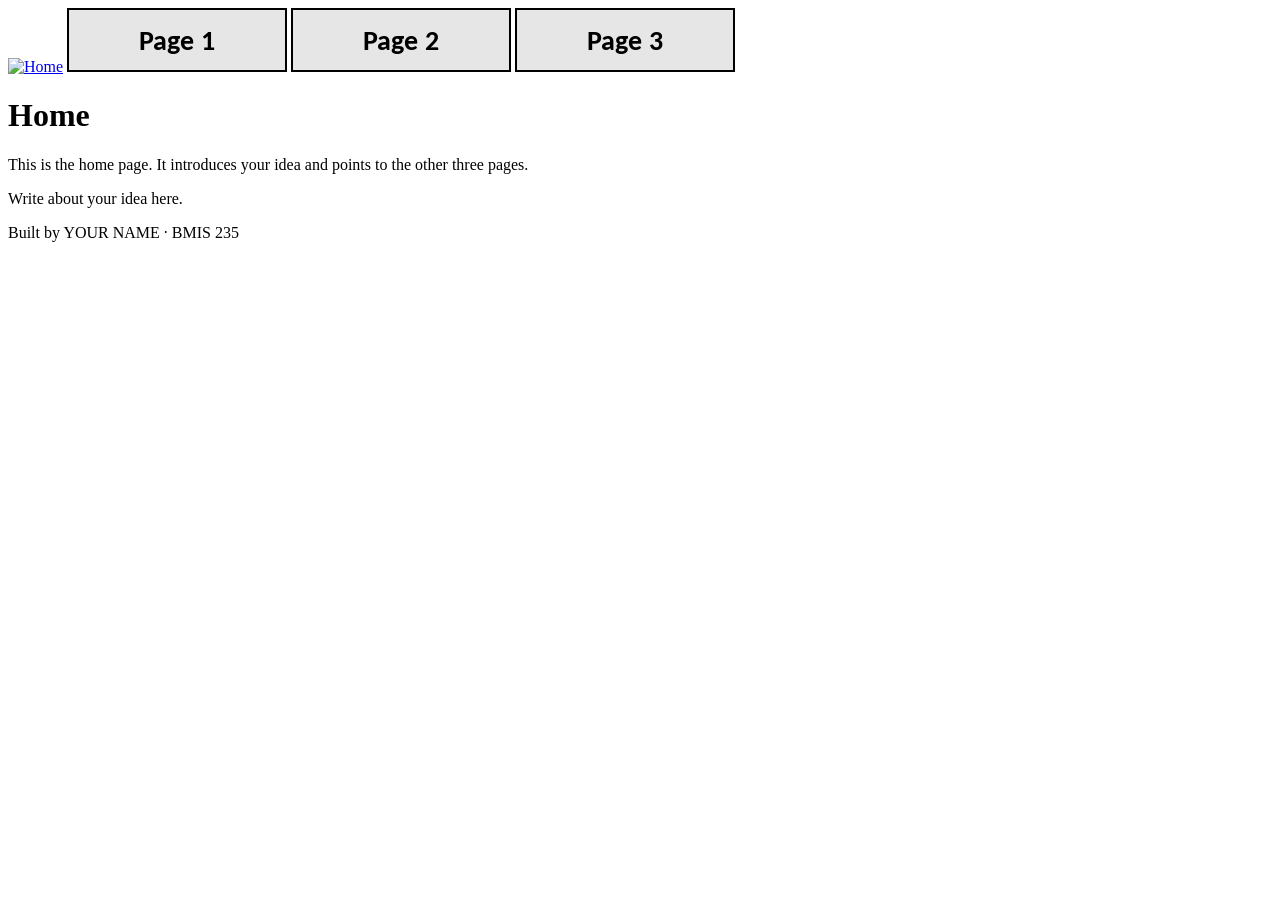
==== index.html @ d1fb2617 "Initial commit" ====
<!DOCTYPE html>
<!--
  Author: YOUR NAME
  GU username: YOUR-GU-USERNAME
  Course: BMIS 235 - HTML-3
-->
<html lang="en">
<head>
<meta charset="utf-8">
<meta name="author" content="YOUR NAME">
<title>Home</title>

<!-- this one line connects the page to the stylesheet -->
<link rel="stylesheet" href="styles.css">
</head>
<body>

<!-- ===== MENU ============================================================
     The menu is four links. Each link wraps an image instead of words.
     Build it once on this page, check that every link works,
     then copy the whole <nav> block and paste it over the menu on the
     other three pages, so every page has the exact same menu.
     ===================================================================== -->
<nav>
    <a href="index.html"><img src="img/home.png" alt="Home"></a>
    <a href="page1.html"><img src="img/page1.png" alt="Page 1"></a>
    <a href="page2.html"><img src="img/page2.png" alt="Page 2"></a>
    <a href="page3.html"><img src="img/page3.png" alt="Page 3"></a>
</nav>

<h1>Home</h1>
<p>This is the home page. It introduces your idea and points to the other three pages.</p>
<p>Write about your idea here.</p>

<!-- ===== SHOWCASE ======================================================
     This box is empty on purpose. In Part 7 you paste an interactive
     graphic BETWEEN the opening <div> and the closing </div> below.
     ===================================================================== -->
<div class="showcase"></div>

<!-- Footer: fill in your name -->
<footer>Built by YOUR NAME &middot; BMIS 235</footer>

</body>
</html>
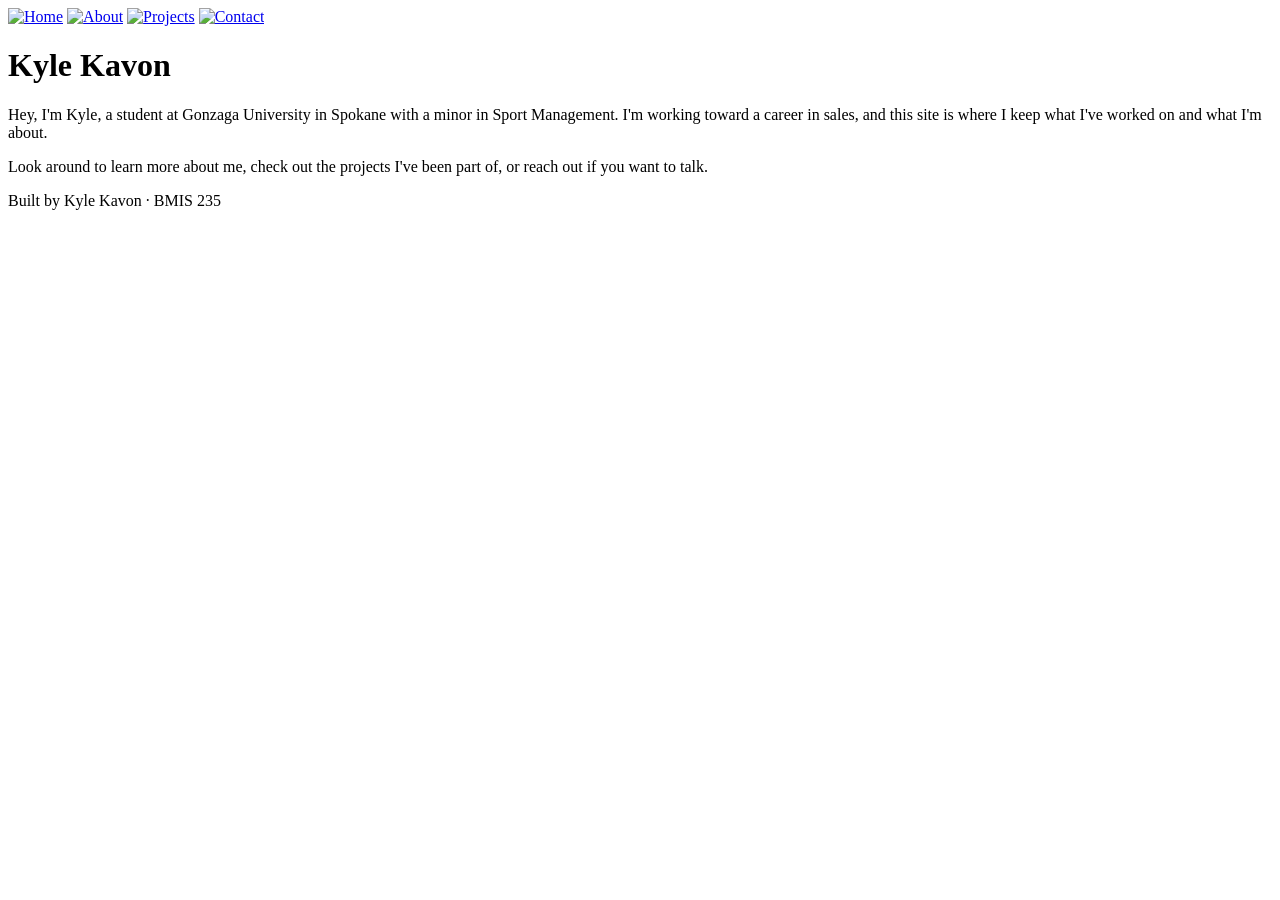
==== commit 9ed5cf45: "Build portfolio menu and home page" ====
--- a/index.html
+++ b/index.html
@@ -1,45 +1,35 @@
 <!DOCTYPE html>
 <!--
-  Author: YOUR NAME
-  GU username: YOUR-GU-USERNAME
-  Course: BMIS 235 - HTML-3
+Author: Kyle Kavon
+GU username: kkavon
+Course: BMIS 235 - HTML-3
 -->
 <html lang="en">
 <head>
 <meta charset="utf-8">
-<meta name="author" content="YOUR NAME">
-<title>Home</title>
+<meta name="author" content="Kyle Kavon">
+<title>Kyle Kavon</title>
 
 <!-- this one line connects the page to the stylesheet -->
 <link rel="stylesheet" href="styles.css">
 </head>
 <body>
 
-<!-- ===== MENU ============================================================
-     The menu is four links. Each link wraps an image instead of words.
-     Build it once on this page, check that every link works,
-     then copy the whole <nav> block and paste it over the menu on the
-     other three pages, so every page has the exact same menu.
-     ===================================================================== -->
 <nav>
-    <a href="index.html"><img src="img/home.png" alt="Home"></a>
-    <a href="page1.html"><img src="img/page1.png" alt="Page 1"></a>
-    <a href="page2.html"><img src="img/page2.png" alt="Page 2"></a>
-    <a href="page3.html"><img src="img/page3.png" alt="Page 3"></a>
+<a href="index.html"><img src="img/home.png" alt="Home"></a>
+<a href="about.html"><img src="img/about.png" alt="About"></a>
+<a href="projects.html"><img src="img/projects.png" alt="Projects"></a>
+<a href="contact.html"><img src="img/contact.png" alt="Contact"></a>
 </nav>
 
-<h1>Home</h1>
-<p>This is the home page. It introduces your idea and points to the other three pages.</p>
-<p>Write about your idea here.</p>
+<h1>Kyle Kavon</h1>
+<p>Hey, I'm Kyle, a student at Gonzaga University in Spokane with a minor in Sport Management. I'm working toward a career in sales, and this site is where I keep what I've worked on and what I'm about.</p>
+<p>Look around to learn more about me, check out the projects I've been part of, or reach out if you want to talk.</p>
 
-<!-- ===== SHOWCASE ======================================================
-     This box is empty on purpose. In Part 7 you paste an interactive
-     graphic BETWEEN the opening <div> and the closing </div> below.
-     ===================================================================== -->
+<!-- Part 7: interactive graphic goes inside this box -->
 <div class="showcase"></div>
 
-<!-- Footer: fill in your name -->
-<footer>Built by YOUR NAME &middot; BMIS 235</footer>
+<footer>Built by Kyle Kavon &middot; BMIS 235</footer>
 
 </body>
 </html>
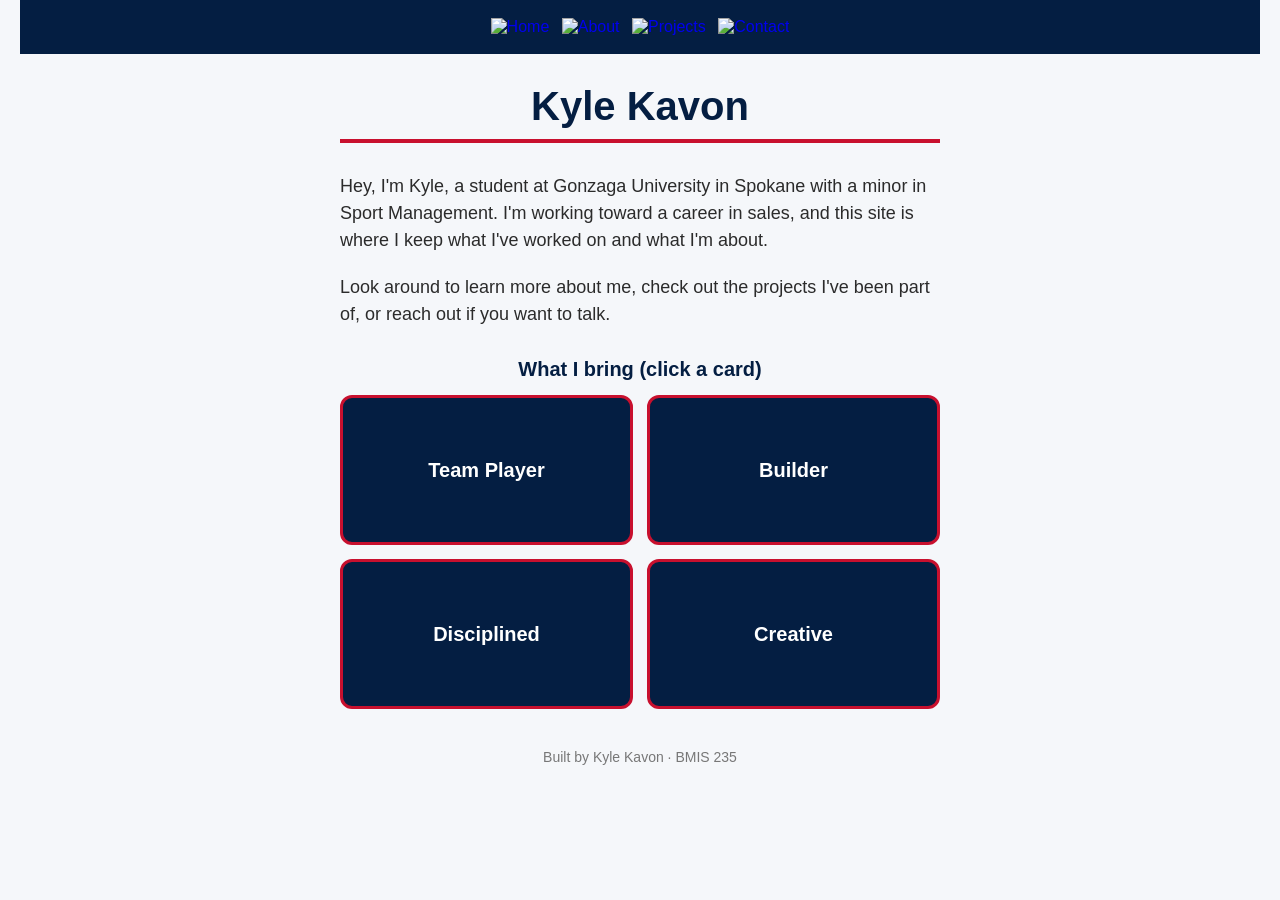
==== commit fefea5a4: "Add What I Bring flip cards" ====
--- a/index.html
+++ b/index.html
@@ -27,7 +27,103 @@
 <p>Look around to learn more about me, check out the projects I've been part of, or reach out if you want to talk.</p>
 
 <!-- Part 7: interactive graphic goes inside this box -->
-<div class="showcase"></div>
+<div class="showcase">
+<!-- HTML: four cards, the front shows a strength and the back shows the proof -->
+<div class="kk">
+  <div class="kk-title">What I bring (click a card)</div>
+  <div class="kk-grid">
+    <button class="kk-card" type="button"><span class="kk-inner"><span class="kk-front">Team Player</span><span class="kk-back">Worked on a Gonzaga Sport Consulting Group team project for the Chicago Sky.</span></span></button>
+    <button class="kk-card" type="button"><span class="kk-inner"><span class="kk-front">Builder</span><span class="kk-back">Designing Gear Cage, an app for running athletic equipment rooms.</span></span></button>
+    <button class="kk-card" type="button"><span class="kk-inner"><span class="kk-front">Disciplined</span><span class="kk-back">I stick to a weekly lifting and cardio plan and invest every month.</span></span></button>
+    <button class="kk-card" type="button"><span class="kk-inner"><span class="kk-front">Creative</span><span class="kk-back">I edit sports photos in Lightroom for fun.</span></span></button>
+  </div>
+</div>
+
+<!-- CSS: navy and red cards that flip in 3D, every rule starts with .showcase -->
+<style>
+.showcase {
+  max-width: 600px;
+  margin: 30px auto;
+}
+.showcase .kk {
+  font-family: Verdana, Geneva, sans-serif;
+  text-align: center;
+}
+.showcase .kk-title {
+  color: #041e42;
+  font-size: 20px;
+  font-weight: bold;
+  margin-bottom: 14px;
+}
+.showcase .kk-grid {
+  display: grid;
+  grid-template-columns: 1fr 1fr;
+  gap: 14px;
+}
+.showcase .kk-card {
+  height: 150px;
+  padding: 0;
+  border: none;
+  background: none;
+  cursor: pointer;
+  perspective: 800px;
+  font-family: Verdana, Geneva, sans-serif;
+}
+.showcase .kk-inner {
+  position: relative;
+  display: block;
+  width: 100%;
+  height: 100%;
+  transition: transform 0.5s;
+  transform-style: preserve-3d;
+}
+.showcase .kk-card.kk-flipped .kk-inner {
+  transform: rotateY(180deg);
+}
+.showcase .kk-front,
+.showcase .kk-back {
+  position: absolute;
+  top: 0;
+  left: 0;
+  width: 100%;
+  height: 100%;
+  box-sizing: border-box;
+  display: flex;
+  align-items: center;
+  justify-content: center;
+  padding: 12px;
+  border-radius: 12px;
+  border: 3px solid #c8102e;
+  backface-visibility: hidden;
+  -webkit-backface-visibility: hidden;
+}
+.showcase .kk-front {
+  background-color: #041e42;
+  color: #ffffff;
+  font-size: 20px;
+  font-weight: bold;
+}
+.showcase .kk-back {
+  background-color: #ffffff;
+  color: #041e42;
+  font-size: 13px;
+  line-height: 1.4;
+  transform: rotateY(180deg);
+}
+</style>
+
+<!-- JavaScript: flips a card over each time you click it -->
+<script>
+(function () {
+  var cards = document.querySelectorAll(".showcase .kk-card");
+  for (var i = 0; i < cards.length; i++) {
+    cards[i].addEventListener("click", function () {
+      this.classList.toggle("kk-flipped");
+    });
+  }
+})();
+</script>
+</div>
 
 <footer>Built by Kyle Kavon &middot; BMIS 235</footer>
 
--- a/styles.css
+++ b/styles.css
@@ -0,0 +1,84 @@
+/* =====================================================================
+styles.css · Kyle Kavon (kkavon) · Gonzaga navy, red and Verdana
+---------------------------------------------------------------------
+This one file is your brand guide. Every page that links to it gets
+the same font, the same colors and the same spacing.
+Change a color here once, and every page changes.
+
+Use the same font and colors you picked for your Excel menu images,
+so the menu and the pages look like one brand.
+===================================================================== */
+
+body {
+font-family: Verdana, Geneva, sans-serif;
+background-color: #f5f7fa;
+color: #2b2b2b;
+margin: 0;
+padding: 0 20px 40px 20px;
+}
+
+/* the menu at the top of every page */
+nav {
+background-color: #041e42;
+padding: 14px;
+text-align: center;
+}
+
+/* every image inside the menu is forced to the same height.
+If your images still look different sizes, their WIDTHS are
+different: go back to Excel and make every cell the same size. */
+nav img {
+height: 50px;
+margin: 4px;
+vertical-align: middle;
+}
+
+/* no underline or border around the image links */
+nav a {
+text-decoration: none;
+}
+
+h1 {
+color: #041e42;
+text-align: center;
+font-size: 40px;
+}
+
+p {
+max-width: 600px;
+margin: 20px auto;
+font-size: 18px;
+line-height: 1.5;
+}
+
+footer {
+text-align: center;
+font-size: 14px;
+color: #777777;
+margin-top: 40px;
+}
+
+/* menu buttons lift up when you hover */
+nav img {
+  transition: transform 0.2s;
+}
+nav img:hover {
+  transform: translateY(-3px) scale(1.05);
+}
+
+/* links in paragraphs are navy and turn red on hover */
+p a {
+  color: #041e42;
+  font-weight: bold;
+}
+p a:hover {
+  color: #c8102e;
+}
+
+/* red line under every page heading */
+h1 {
+  max-width: 600px;
+  margin: 30px auto;
+  padding-bottom: 10px;
+  border-bottom: 4px solid #c8102e;
+}
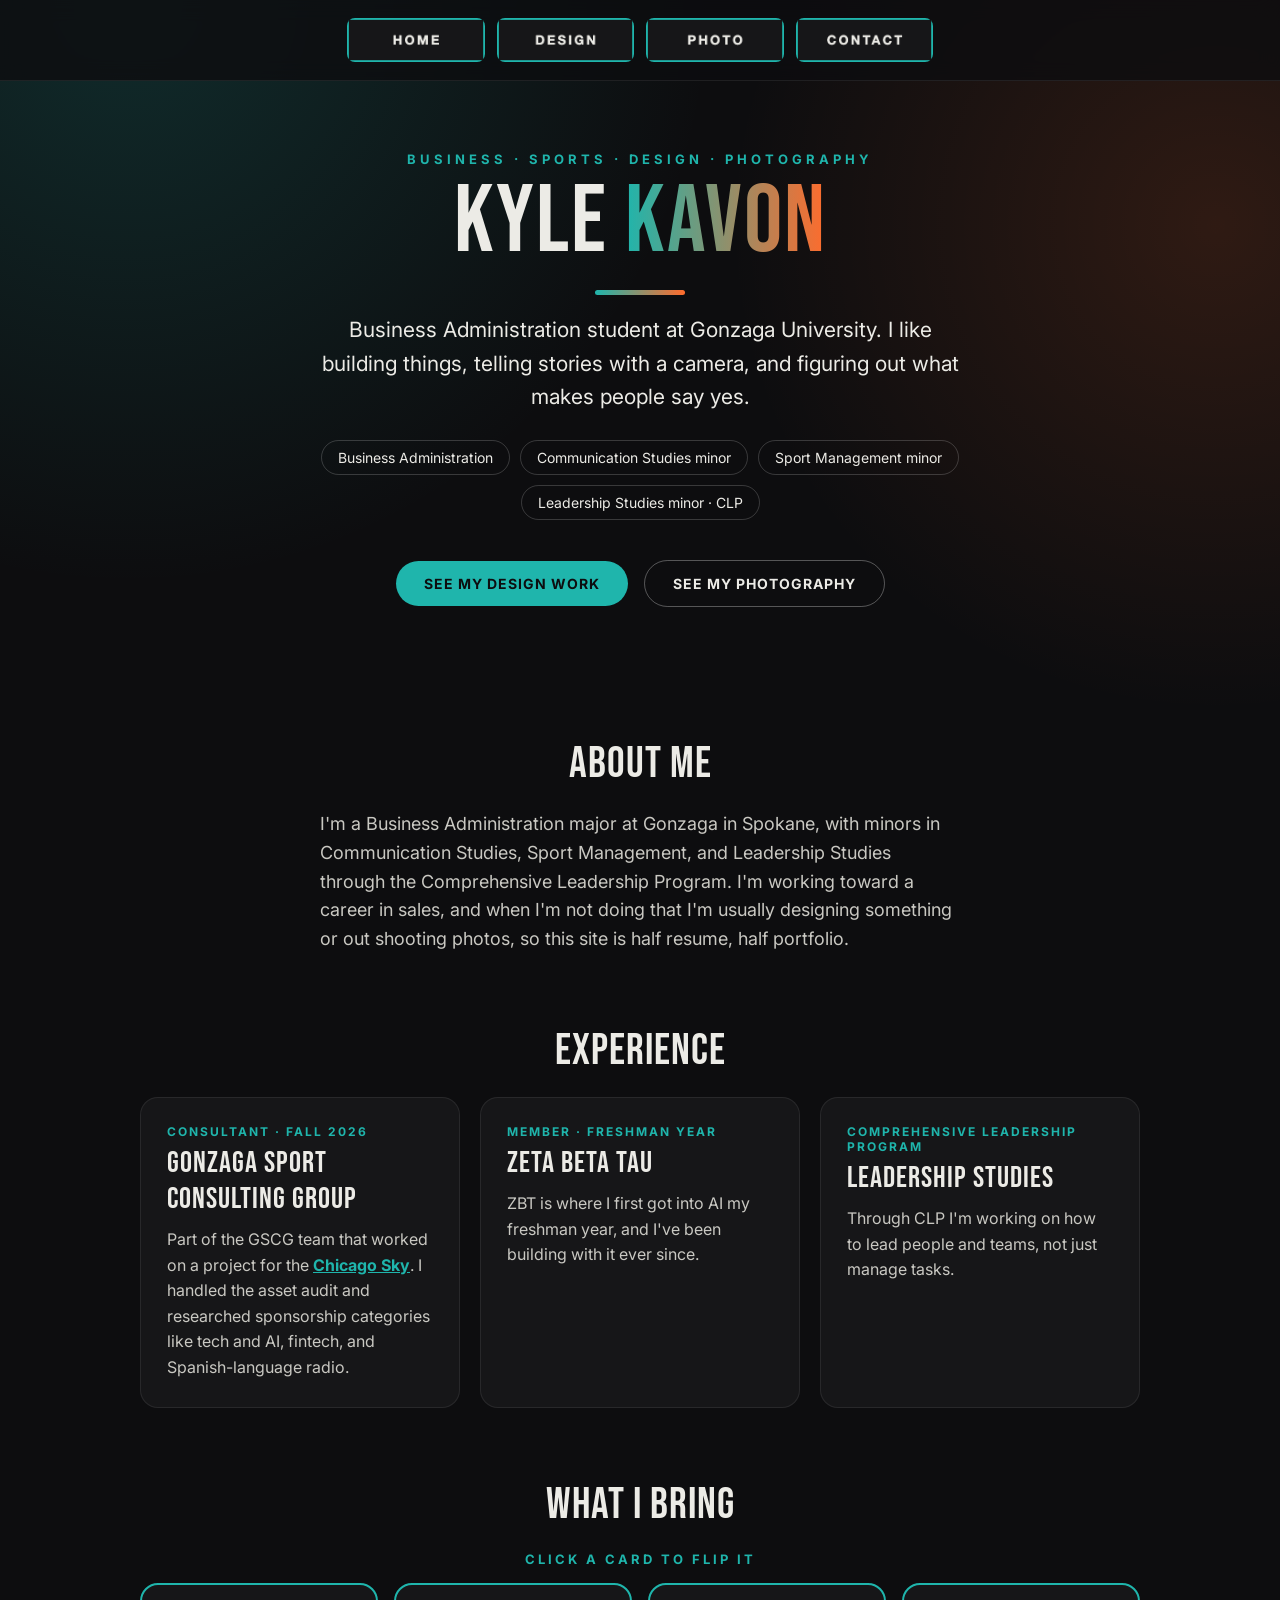
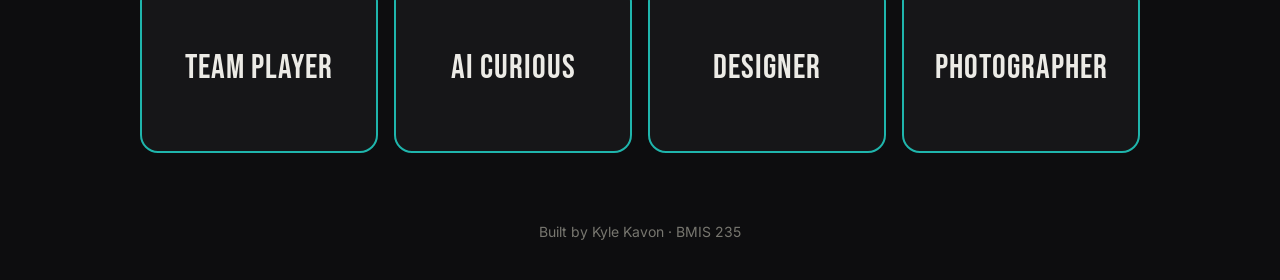
==== commit 4d9cfef2: "Rebuild home page as about me portfolio" ====
--- a/index.html
+++ b/index.html
@@ -8,7 +8,12 @@
 <head>
 <meta charset="utf-8">
 <meta name="author" content="Kyle Kavon">
-<title>Kyle Kavon</title>
+<meta name="viewport" content="width=device-width, initial-scale=1">
+<title>Kyle Kavon · Portfolio</title>
+
+<!-- fonts: Bebas Neue for headlines, Inter for body text -->
+<link rel="preconnect" href="https://fonts.googleapis.com">
+<link rel="stylesheet" href="https://fonts.googleapis.com/css2?family=Bebas+Neue&family=Inter:wght@400;600;700&display=swap">
 
 <!-- this one line connects the page to the stylesheet -->
 <link rel="stylesheet" href="styles.css">
@@ -17,65 +22,105 @@
 
 <nav>
 <a href="index.html"><img src="img/home.png" alt="Home"></a>
-<a href="about.html"><img src="img/about.png" alt="About"></a>
-<a href="projects.html"><img src="img/projects.png" alt="Projects"></a>
+<a href="design.html"><img src="img/design.png" alt="Design"></a>
+<a href="photography.html"><img src="img/photo.png" alt="Photo"></a>
 <a href="contact.html"><img src="img/contact.png" alt="Contact"></a>
 </nav>
 
-<h1>Kyle Kavon</h1>
-<p>Hey, I'm Kyle, a student at Gonzaga University in Spokane with a minor in Sport Management. I'm working toward a career in sales, and this site is where I keep what I've worked on and what I'm about.</p>
-<p>Look around to learn more about me, check out the projects I've been part of, or reach out if you want to talk.</p>
+<div class="hero">
+<div class="eyebrow">Business &middot; Sports &middot; Design &middot; Photography</div>
+<h1>Kyle <span class="gradient">Kavon</span></h1>
+<p class="lead">Business Administration student at Gonzaga University. I like building things, telling stories with a camera, and figuring out what makes people say yes.</p>
+<ul class="tags">
+<li>Business Administration</li>
+<li>Communication Studies minor</li>
+<li>Sport Management minor</li>
+<li>Leadership Studies minor &middot; CLP</li>
+</ul>
+<div class="cta">
+<a href="design.html">See my design work</a>
+<a class="alt" href="photography.html">See my photography</a>
+</div>
+</div>
 
+<h2>About me</h2>
+<p>I'm a Business Administration major at Gonzaga in Spokane, with minors in Communication Studies, Sport Management, and Leadership Studies through the Comprehensive Leadership Program. I'm working toward a career in sales, and when I'm not doing that I'm usually designing something or out shooting photos, so this site is half resume, half portfolio.</p>
+
+<h2>Experience</h2>
+<div class="cards">
+<div class="card">
+<div class="role">Consultant &middot; Fall 2026</div>
+<h3>Gonzaga Sport Consulting Group</h3>
+<p>Part of the GSCG team that worked on a project for the <a href="https://sky.wnba.com">Chicago Sky</a>. I handled the asset audit and researched sponsorship categories like tech and AI, fintech, and Spanish-language radio.</p>
+</div>
+<div class="card">
+<div class="role">Member &middot; Freshman year</div>
+<h3>Zeta Beta Tau</h3>
+<p>ZBT is where I first got into AI my freshman year, and I've been building with it ever since.</p>
+</div>
+<div class="card">
+<div class="role">Comprehensive Leadership Program</div>
+<h3>Leadership Studies</h3>
+<p>Through CLP I'm working on how to lead people and teams, not just manage tasks.</p>
+</div>
+</div>
+
+<h2>What I bring</h2>
 <!-- Part 7: interactive graphic goes inside this box -->
 <div class="showcase">
 <!-- HTML: four cards, the front shows a strength and the back shows the proof -->
 <div class="kk">
-  <div class="kk-title">What I bring (click a card)</div>
+  <div class="kk-title">Click a card to flip it</div>
   <div class="kk-grid">
-    <button class="kk-card" type="button"><span class="kk-inner"><span class="kk-front">Team Player</span><span class="kk-back">Worked on a Gonzaga Sport Consulting Group team project for the Chicago Sky.</span></span></button>
-    <button class="kk-card" type="button"><span class="kk-inner"><span class="kk-front">Builder</span><span class="kk-back">Designing Gear Cage, an app for running athletic equipment rooms.</span></span></button>
-    <button class="kk-card" type="button"><span class="kk-inner"><span class="kk-front">Disciplined</span><span class="kk-back">I stick to a weekly lifting and cardio plan and invest every month.</span></span></button>
-    <button class="kk-card" type="button"><span class="kk-inner"><span class="kk-front">Creative</span><span class="kk-back">I edit sports photos in Lightroom for fun.</span></span></button>
+    <button class="kk-card" type="button"><span class="kk-inner"><span class="kk-front">Team Player</span><span class="kk-back">Part of the Gonzaga Sport Consulting Group team that worked with the Chicago Sky.</span></span></button>
+    <button class="kk-card" type="button"><span class="kk-inner"><span class="kk-front">AI Curious</span><span class="kk-back">Got into AI through ZBT my freshman year and haven't stopped since.</span></span></button>
+    <button class="kk-card" type="button"><span class="kk-inner"><span class="kk-front">Designer</span><span class="kk-back">Posters, social graphics and branding. See the Design page.</span></span></button>
+    <button class="kk-card" type="button"><span class="kk-inner"><span class="kk-front">Photographer</span><span class="kk-back">Sports photos edited in Lightroom. See the Photography page.</span></span></button>
   </div>
 </div>
 
-<!-- CSS: navy and red cards that flip in 3D, every rule starts with .showcase -->
+<!-- CSS: dark cards with a teal to orange edge that flip in 3D, every rule starts with .showcase -->
 <style>
 .showcase {
-  max-width: 600px;
-  margin: 30px auto;
+  max-width: 1000px;
+  margin: 0 auto;
 }
 .showcase .kk {
-  font-family: Verdana, Geneva, sans-serif;
+  font-family: "Inter", "Helvetica Neue", Arial, sans-serif;
   text-align: center;
 }
 .showcase .kk-title {
-  color: #041e42;
-  font-size: 20px;
-  font-weight: bold;
-  margin-bottom: 14px;
+  color: #1fb5ac;
+  font-size: 13px;
+  font-weight: 700;
+  letter-spacing: 3px;
+  text-transform: uppercase;
+  margin-bottom: 16px;
 }
 .showcase .kk-grid {
   display: grid;
-  grid-template-columns: 1fr 1fr;
-  gap: 14px;
+  grid-template-columns: repeat(auto-fit, minmax(200px, 1fr));
+  gap: 16px;
 }
 .showcase .kk-card {
-  height: 150px;
+  height: 170px;
   padding: 0;
   border: none;
   background: none;
   cursor: pointer;
-  perspective: 800px;
-  font-family: Verdana, Geneva, sans-serif;
+  perspective: 900px;
+  font-family: "Inter", "Helvetica Neue", Arial, sans-serif;
 }
 .showcase .kk-inner {
   position: relative;
   display: block;
   width: 100%;
   height: 100%;
-  transition: transform 0.5s;
+  transition: transform 0.6s;
   transform-style: preserve-3d;
+}
+.showcase .kk-card:hover .kk-inner {
+  transform: rotateY(12deg);
 }
 .showcase .kk-card.kk-flipped .kk-inner {
   transform: rotateY(180deg);
@@ -91,23 +136,25 @@
   display: flex;
   align-items: center;
   justify-content: center;
-  padding: 12px;
-  border-radius: 12px;
-  border: 3px solid #c8102e;
+  padding: 18px;
+  border-radius: 18px;
   backface-visibility: hidden;
   -webkit-backface-visibility: hidden;
 }
 .showcase .kk-front {
-  background-color: #041e42;
-  color: #ffffff;
-  font-size: 20px;
-  font-weight: bold;
+  background-color: #161618;
+  border: 2px solid #1fb5ac;
+  color: #ecebe6;
+  font-family: "Bebas Neue", Impact, sans-serif;
+  font-size: 34px;
+  letter-spacing: 1px;
 }
 .showcase .kk-back {
-  background-color: #ffffff;
-  color: #041e42;
-  font-size: 13px;
-  line-height: 1.4;
+  background: linear-gradient(135deg, #1fb5ac, #ff6b2c);
+  color: #0d0d0f;
+  font-size: 15px;
+  font-weight: 600;
+  line-height: 1.45;
   transform: rotateY(180deg);
 }
 </style>
--- a/styles.css
+++ b/styles.css
@@ -1,64 +1,327 @@
 /* =====================================================================
-styles.css · Kyle Kavon (kkavon) · Gonzaga navy, red and Verdana
+styles.css · Kyle Kavon (kkavon) · Portfolio brand
 ---------------------------------------------------------------------
-This one file is your brand guide. Every page that links to it gets
-the same font, the same colors and the same spacing.
-Change a color here once, and every page changes.
-
-Use the same font and colors you picked for your Excel menu images,
-so the menu and the pages look like one brand.
+Dark background, Bebas Neue headlines, Inter body text, and teal
+and orange accents (the same split-tone I use in my photo edits).
+Every page links to this one file, so the whole site stays on brand.
 ===================================================================== */
 
 body {
-font-family: Verdana, Geneva, sans-serif;
-background-color: #f5f7fa;
-color: #2b2b2b;
+font-family: "Inter", "Helvetica Neue", Arial, sans-serif;
+background-color: #0d0d0f;
+background-image: radial-gradient(circle at 10% 0%, rgba(31, 181, 172, 0.18), transparent 40%),
+                  radial-gradient(circle at 95% 25%, rgba(255, 107, 44, 0.14), transparent 35%);
+background-attachment: fixed;
+color: #ecebe6;
 margin: 0;
 padding: 0 20px 40px 20px;
 }
 
-/* the menu at the top of every page */
+/* the menu sticks to the top and blurs whatever scrolls under it */
 nav {
-background-color: #041e42;
+position: sticky;
+top: 0;
+z-index: 10;
+background-color: rgba(13, 13, 15, 0.8);
+backdrop-filter: blur(10px);
+-webkit-backdrop-filter: blur(10px);
+border-bottom: 1px solid rgba(255, 255, 255, 0.08);
+margin: 0 -20px;
 padding: 14px;
 text-align: center;
 }
 
-/* every image inside the menu is forced to the same height.
-If your images still look different sizes, their WIDTHS are
-different: go back to Excel and make every cell the same size. */
+/* every menu image is the same height, with soft corners */
 nav img {
-height: 50px;
+height: 44px;
 margin: 4px;
 vertical-align: middle;
-}
-
-/* no underline or border around the image links */
+border-radius: 8px;
+}
+
 nav a {
 text-decoration: none;
 }
 
 h1 {
-color: #041e42;
-text-align: center;
-font-size: 40px;
+font-family: "Bebas Neue", Impact, sans-serif;
+font-weight: 400;
+color: #ecebe6;
+text-align: center;
+font-size: 96px;
+line-height: 0.95;
+letter-spacing: 2px;
+margin: 10px auto 10px auto;
+}
+
+h2 {
+font-family: "Bebas Neue", Impact, sans-serif;
+font-weight: 400;
+font-size: 44px;
+letter-spacing: 1px;
+color: #ecebe6;
+text-align: center;
+max-width: 1000px;
+margin: 70px auto 20px auto;
 }
 
 p {
-max-width: 600px;
-margin: 20px auto;
+max-width: 640px;
+margin: 18px auto;
 font-size: 18px;
-line-height: 1.5;
+line-height: 1.6;
+color: #c9c8c2;
 }
 
 footer {
 text-align: center;
 font-size: 14px;
-color: #777777;
-margin-top: 40px;
-}
-
-/* menu buttons lift up when you hover */
+color: #77766f;
+margin-top: 70px;
+}
+
+/* ===== HERO ============================================================ */
+
+.hero {
+padding: 70px 0 20px 0;
+}
+
+/* small label above each page title */
+.eyebrow {
+text-align: center;
+text-transform: uppercase;
+letter-spacing: 4px;
+font-size: 13px;
+font-weight: 700;
+color: #1fb5ac;
+}
+
+/* teal to orange text */
+.gradient {
+background: linear-gradient(90deg, #1fb5ac, #ff6b2c);
+-webkit-background-clip: text;
+background-clip: text;
+color: transparent;
+}
+
+.lead {
+text-align: center;
+font-size: 21px;
+color: #ecebe6;
+}
+
+/* pill tags for majors and minors */
+.tags {
+display: flex;
+flex-wrap: wrap;
+justify-content: center;
+gap: 10px;
+max-width: 820px;
+margin: 26px auto;
+padding: 0;
+list-style: none;
+}
+
+.tags li {
+border: 1px solid rgba(255, 255, 255, 0.18);
+border-radius: 999px;
+padding: 8px 16px;
+font-size: 14px;
+transition: border-color 0.2s, color 0.2s;
+}
+
+.tags li:hover {
+border-color: #1fb5ac;
+color: #1fb5ac;
+}
+
+/* big pill buttons */
+.cta {
+text-align: center;
+margin: 34px auto;
+}
+
+.cta a {
+display: inline-block;
+margin: 6px;
+padding: 14px 28px;
+border-radius: 999px;
+background-color: #1fb5ac;
+color: #0d0d0f;
+font-weight: 700;
+font-size: 14px;
+letter-spacing: 1px;
+text-transform: uppercase;
+text-decoration: none;
+transition: background-color 0.2s, transform 0.2s;
+}
+
+.cta a.alt {
+background-color: transparent;
+color: #ecebe6;
+border: 1px solid rgba(255, 255, 255, 0.3);
+}
+
+.cta a:hover {
+background-color: #ff6b2c;
+color: #0d0d0f;
+transform: translateY(-2px);
+}
+
+/* ===== EXPERIENCE CARDS ================================================ */
+
+.cards {
+display: grid;
+grid-template-columns: repeat(auto-fit, minmax(260px, 1fr));
+gap: 20px;
+max-width: 1000px;
+margin: 0 auto;
+}
+
+.card {
+background-color: rgba(255, 255, 255, 0.04);
+border: 1px solid rgba(255, 255, 255, 0.08);
+border-radius: 18px;
+padding: 26px;
+transition: transform 0.25s, border-color 0.25s;
+}
+
+.card:hover {
+transform: translateY(-6px);
+border-color: #ff6b2c;
+}
+
+.card h3 {
+font-family: "Bebas Neue", Impact, sans-serif;
+font-weight: 400;
+font-size: 30px;
+letter-spacing: 1px;
+margin: 6px 0;
+color: #ecebe6;
+}
+
+.card .role {
+color: #1fb5ac;
+font-size: 12px;
+font-weight: 700;
+letter-spacing: 2px;
+text-transform: uppercase;
+}
+
+.card p {
+margin: 10px 0 0 0;
+font-size: 16px;
+}
+
+/* ===== GALLERIES ======================================================= */
+
+/* design page: even grid */
+.gallery {
+display: grid;
+grid-template-columns: repeat(auto-fill, minmax(300px, 1fr));
+gap: 16px;
+max-width: 1100px;
+margin: 30px auto;
+}
+
+/* photo page: staggered columns */
+.masonry {
+columns: 3 280px;
+column-gap: 16px;
+max-width: 1100px;
+margin: 30px auto;
+}
+
+.masonry .tile {
+display: block;
+break-inside: avoid;
+margin-bottom: 16px;
+}
+
+/* one piece of work. Until an image is uploaded it shows a placeholder */
+.tile {
+position: relative;
+margin: 0;
+aspect-ratio: 4 / 3;
+border-radius: 16px;
+overflow: hidden;
+background: linear-gradient(135deg, rgba(31, 181, 172, 0.25), rgba(255, 107, 44, 0.25));
+}
+
+.tile.tall {
+aspect-ratio: 3 / 4;
+}
+
+.tile::before {
+content: "Your work goes here";
+position: absolute;
+top: 0;
+left: 0;
+right: 0;
+bottom: 0;
+display: flex;
+align-items: center;
+justify-content: center;
+color: rgba(255, 255, 255, 0.55);
+font-size: 13px;
+letter-spacing: 3px;
+text-transform: uppercase;
+}
+
+.tile img {
+position: relative;
+z-index: 1;
+display: block;
+width: 100%;
+height: 100%;
+object-fit: cover;
+transition: transform 0.5s;
+}
+
+.tile:hover img {
+transform: scale(1.06);
+}
+
+/* caption slides up when you hover */
+.tile figcaption {
+position: absolute;
+left: 0;
+right: 0;
+bottom: 0;
+z-index: 2;
+padding: 18px;
+background: linear-gradient(transparent, rgba(0, 0, 0, 0.85));
+font-size: 14px;
+color: #ecebe6;
+transform: translateY(100%);
+transition: transform 0.3s;
+}
+
+.tile:hover figcaption {
+transform: translateY(0);
+}
+
+.tile figcaption b {
+display: block;
+font-family: "Bebas Neue", Impact, sans-serif;
+font-weight: 400;
+font-size: 24px;
+letter-spacing: 1px;
+}
+
+/* smaller headlines on phones */
+@media (max-width: 600px) {
+h1 {
+font-size: 60px;
+}
+.tile figcaption {
+transform: translateY(0);
+}
+}
+
+/* ===== MY 3 STYLES ===================================================== */
+
+/* 1. menu buttons lift up when you hover */
 nav img {
   transition: transform 0.2s;
 }
@@ -66,19 +329,22 @@
   transform: translateY(-3px) scale(1.05);
 }
 
-/* links in paragraphs are navy and turn red on hover */
+/* 2. links in paragraphs are teal and turn orange on hover */
 p a {
-  color: #041e42;
+  color: #1fb5ac;
   font-weight: bold;
 }
 p a:hover {
-  color: #c8102e;
-}
-
-/* red line under every page heading */
-h1 {
-  max-width: 600px;
-  margin: 30px auto;
-  padding-bottom: 10px;
-  border-bottom: 4px solid #c8102e;
-}
+  color: #ff6b2c;
+}
+
+/* 3. teal to orange accent bar under every page heading */
+h1::after {
+  content: "";
+  display: block;
+  width: 90px;
+  height: 5px;
+  margin: 22px auto 0 auto;
+  border-radius: 5px;
+  background: linear-gradient(90deg, #1fb5ac, #ff6b2c);
+}
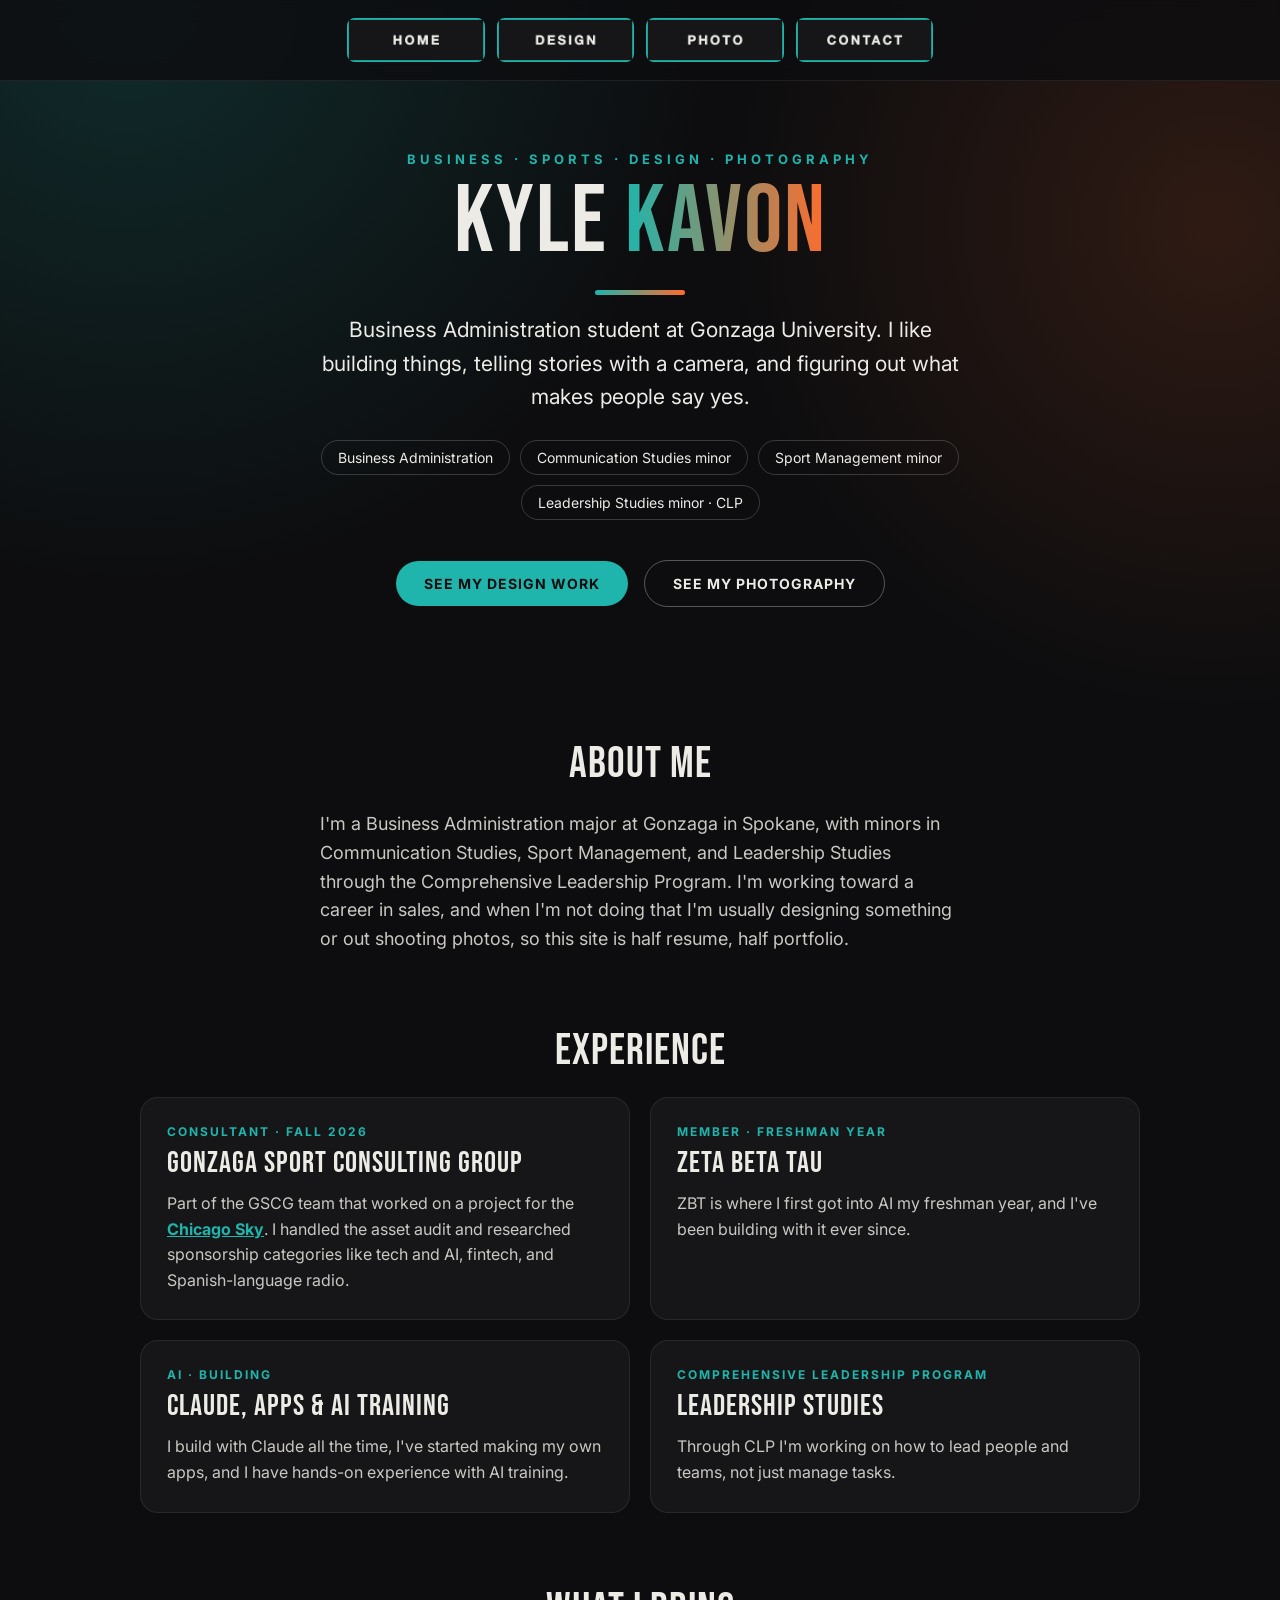
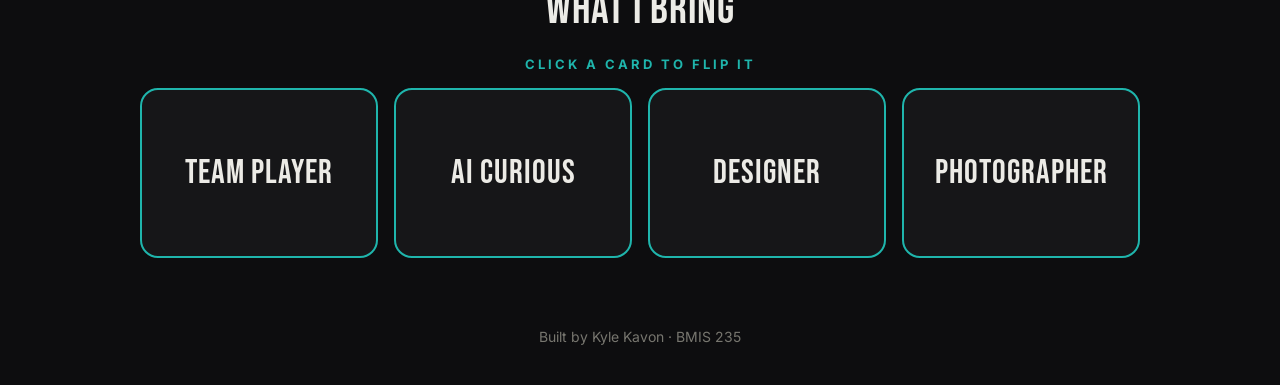
==== commit 313c05fc: "Add Claude, apps and AI training experience" ====
--- a/index.html
+++ b/index.html
@@ -59,6 +59,11 @@
 <p>ZBT is where I first got into AI my freshman year, and I've been building with it ever since.</p>
 </div>
 <div class="card">
+<div class="role">AI &middot; Building</div>
+<h3>Claude, Apps &amp; AI Training</h3>
+<p>I build with Claude all the time, I've started making my own apps, and I have hands-on experience with AI training.</p>
+</div>
+<div class="card">
 <div class="role">Comprehensive Leadership Program</div>
 <h3>Leadership Studies</h3>
 <p>Through CLP I'm working on how to lead people and teams, not just manage tasks.</p>
@@ -73,7 +78,7 @@
   <div class="kk-title">Click a card to flip it</div>
   <div class="kk-grid">
     <button class="kk-card" type="button"><span class="kk-inner"><span class="kk-front">Team Player</span><span class="kk-back">Part of the Gonzaga Sport Consulting Group team that worked with the Chicago Sky.</span></span></button>
-    <button class="kk-card" type="button"><span class="kk-inner"><span class="kk-front">AI Curious</span><span class="kk-back">Got into AI through ZBT my freshman year and haven't stopped since.</span></span></button>
+    <button class="kk-card" type="button"><span class="kk-inner"><span class="kk-front">AI Curious</span><span class="kk-back">Got into AI through ZBT. Now I build apps with Claude and have AI training experience.</span></span></button>
     <button class="kk-card" type="button"><span class="kk-inner"><span class="kk-front">Designer</span><span class="kk-back">Posters, social graphics and branding. See the Design page.</span></span></button>
     <button class="kk-card" type="button"><span class="kk-inner"><span class="kk-front">Photographer</span><span class="kk-back">Sports photos edited in Lightroom. See the Photography page.</span></span></button>
   </div>
--- a/styles.css
+++ b/styles.css
@@ -172,7 +172,7 @@
 
 .cards {
 display: grid;
-grid-template-columns: repeat(auto-fit, minmax(260px, 1fr));
+grid-template-columns: repeat(auto-fit, minmax(min(100%, 380px), 1fr));
 gap: 20px;
 max-width: 1000px;
 margin: 0 auto;
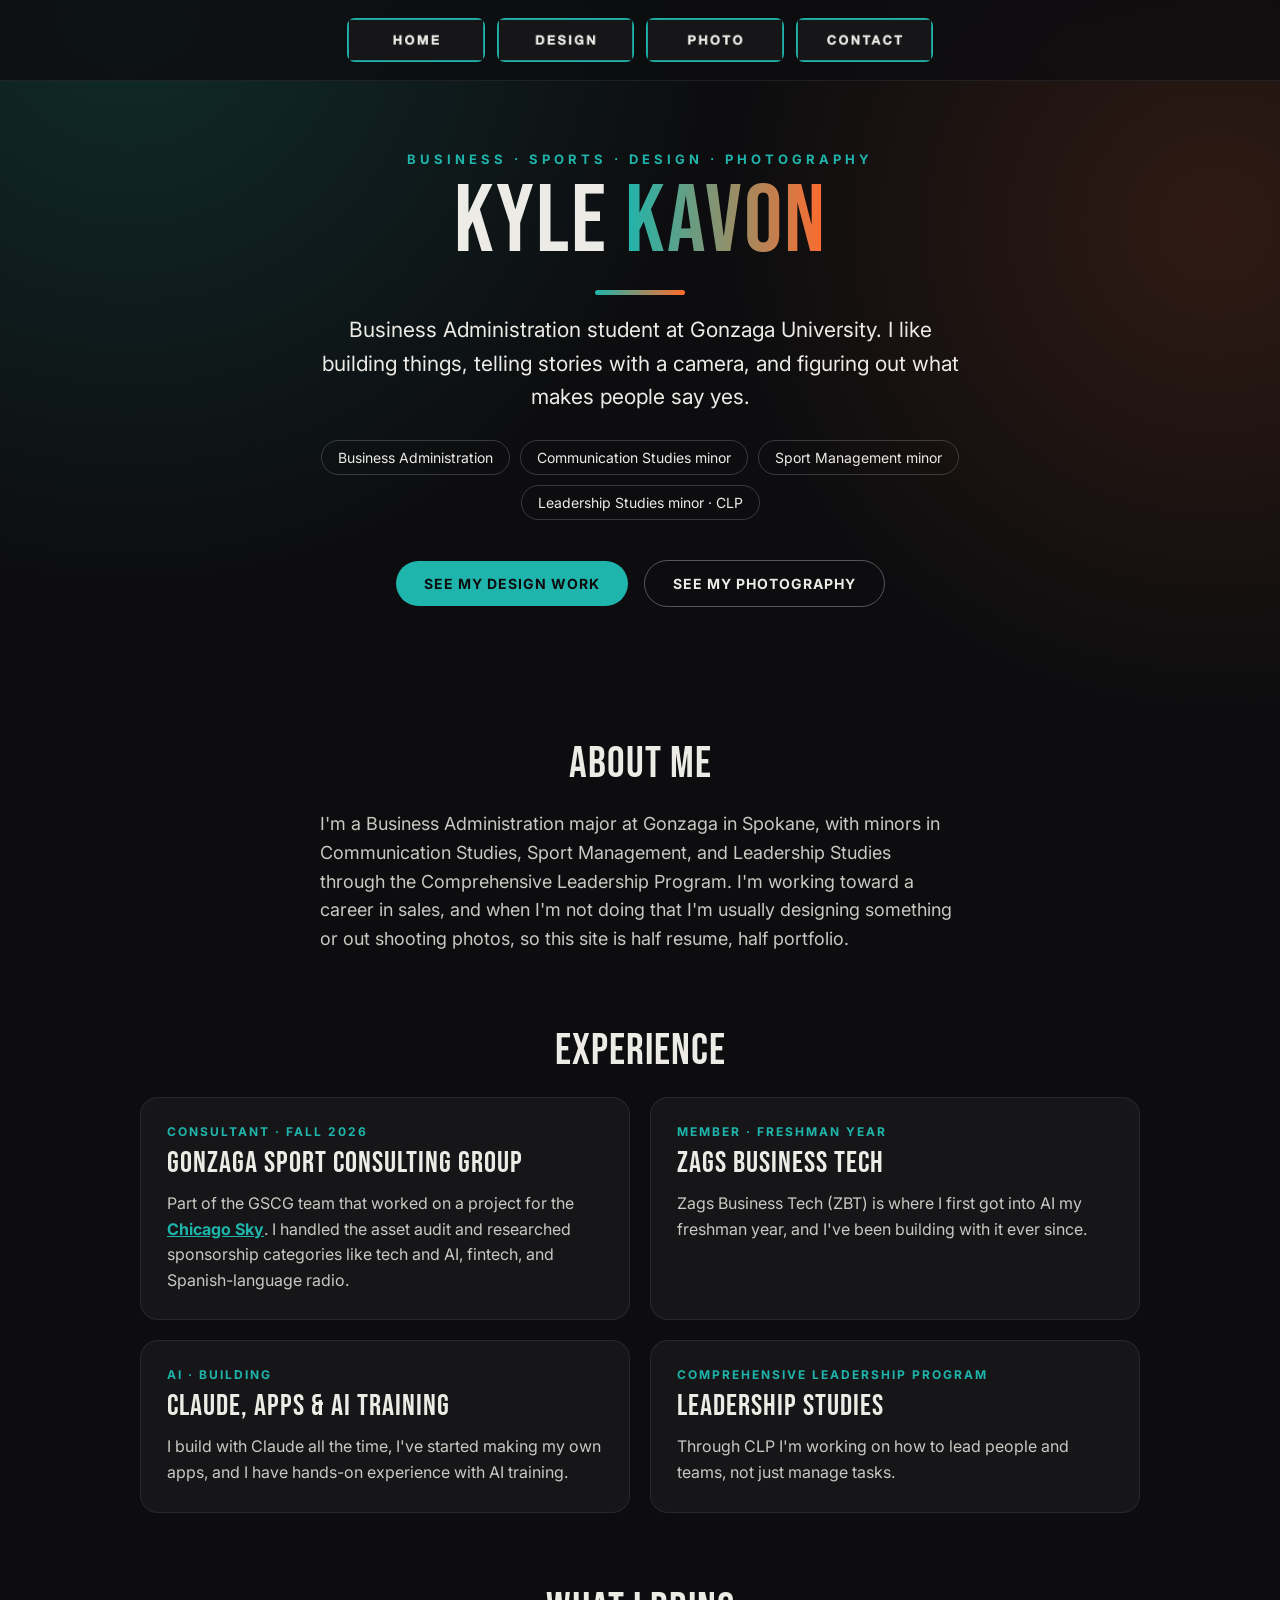
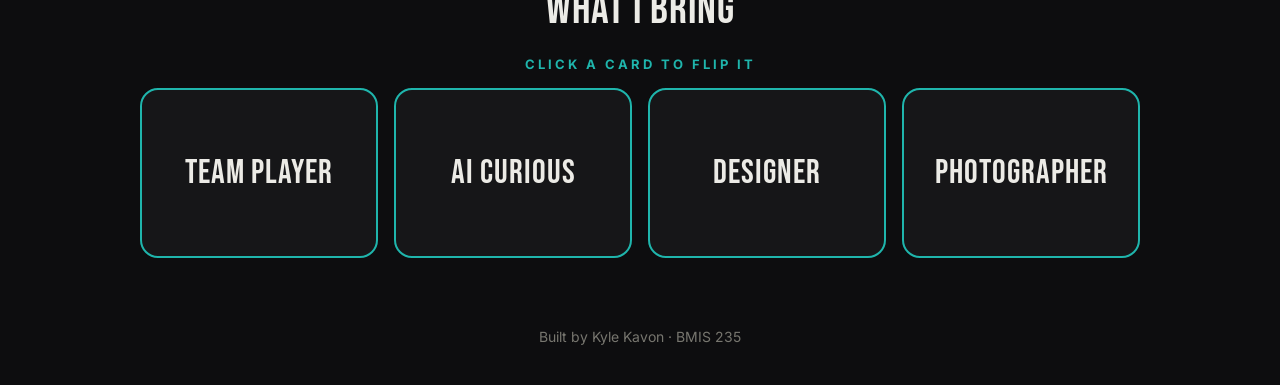
==== commit 12632d3e: "Fix ZBT name to Zags Business Tech" ====
--- a/index.html
+++ b/index.html
@@ -55,8 +55,8 @@
 </div>
 <div class="card">
 <div class="role">Member &middot; Freshman year</div>
-<h3>Zeta Beta Tau</h3>
-<p>ZBT is where I first got into AI my freshman year, and I've been building with it ever since.</p>
+<h3>Zags Business Tech</h3>
+<p>Zags Business Tech (ZBT) is where I first got into AI my freshman year, and I've been building with it ever since.</p>
 </div>
 <div class="card">
 <div class="role">AI &middot; Building</div>
